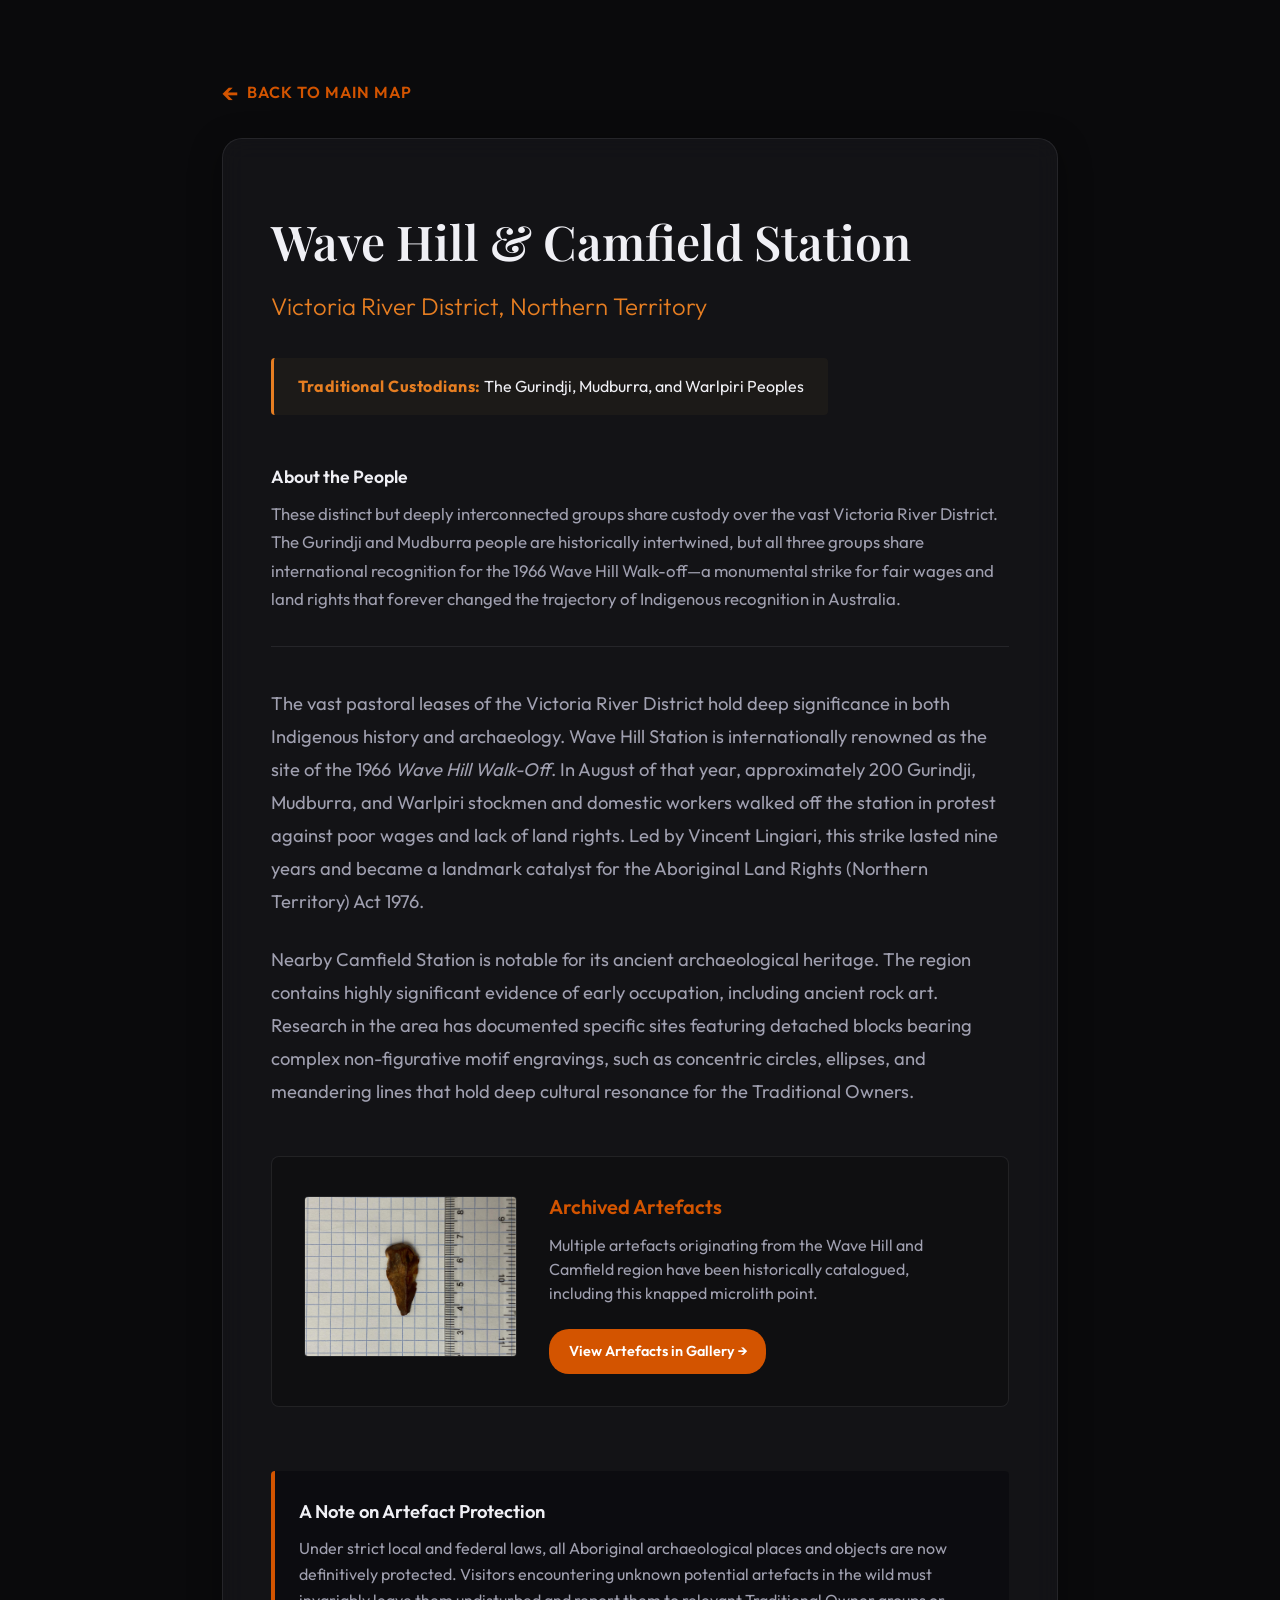
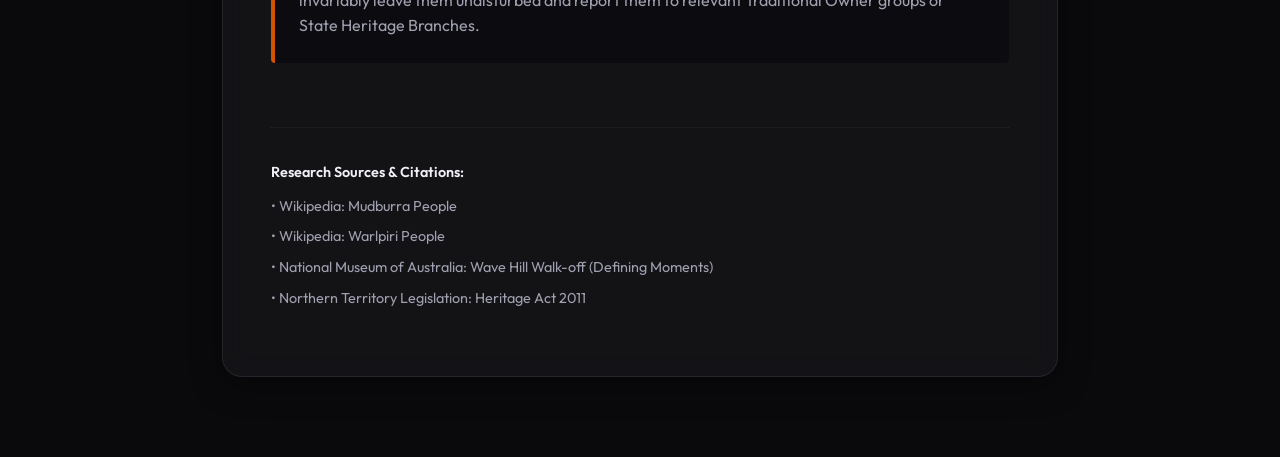
==== heritage_camfield.html @ 22905dd9 "Initialize secure heritage archive" ====
<!DOCTYPE html>
<html lang="en">
<head>
  <meta charset="UTF-8">
  <meta name="viewport" content="width=device-width, initial-scale=1.0">
  <title>Wave Hill & Camfield Heritage | Aboriginal Artifacts Collection</title>
  
  <link rel="preconnect" href="https://fonts.googleapis.com">
  <link rel="preconnect" href="https://fonts.gstatic.com" crossorigin>
  <link href="https://fonts.googleapis.com/css2?family=Outfit:wght@300;400;600;800&family=Playfair+Display:ital,wght@0,600;1,600&display=swap" rel="stylesheet">
  <link rel="stylesheet" href="styles.css">
</head>
<body>
  <main style="padding-top: 5rem; padding-bottom: 5rem;">
    <div class="container" style="max-width: 900px;">
      <a href="index.html" style="color: var(--accent-1); text-decoration: none; font-weight: 600; letter-spacing: 1px; display: inline-flex; align-items: center; margin-bottom: 2rem; transition: color 0.3s; text-transform: uppercase;">
        <span style="font-size: 1.5rem; margin-right: 0.5rem; line-height: 1;">&larr;</span> Back to Main Map
      </a>
      <div class="glass-panel" style="padding: 4rem 3rem;">
        <h1 style="font-size: 3rem; margin-bottom: 0.5rem; color: var(--text-main);">Wave Hill & Camfield Station</h1>
        <p class="subtitle" style="margin-bottom: 2rem; color: var(--accent-2);">Victoria River District, Northern Territory</p>
        
        <!-- TRADITIONAL CUSTODIAN BLOCK -->
        <div style="background: rgba(212,175,55,0.05); padding: 1rem 1.5rem; border-radius: 4px; border-left: 3px solid var(--accent-2); margin-bottom: 3rem; display: inline-block;">
          <p style="margin: 0; font-family: var(--font-sans); color: var(--text-main); font-weight: 400; font-size: 1rem;">
            <strong style="color: var(--accent-2); letter-spacing: 0.5px;">Traditional Custodians:</strong> The Gurindji, Mudburra, and Warlpiri Peoples
          </p>
        </div>
        
        <div style="margin-bottom: 2.5rem; padding-bottom: 2rem; border-bottom: 1px solid var(--glass-border);">
          <p style="font-family: var(--font-sans); color: var(--text-main); font-weight: 600; font-size: 1.1rem; margin-bottom: 0.5rem;">About the People</p>
          <p style="font-size: 1.05rem; color: var(--text-muted); line-height: 1.7; margin: 0;">
            These distinct but deeply interconnected groups share custody over the vast Victoria River District. The Gurindji and Mudburra people are historically intertwined, but all three groups share international recognition for the 1966 Wave Hill Walk-off—a monumental strike for fair wages and land rights that forever changed the trajectory of Indigenous recognition in Australia.
          </p>
        </div>
        <div style="font-size: 1.15rem; color: var(--text-muted); line-height: 1.8;">
          <p style="margin-bottom: 1.5rem;">The vast pastoral leases of the Victoria River District hold deep significance in both Indigenous history and archaeology. Wave Hill Station is internationally renowned as the site of the 1966 <em>Wave Hill Walk-Off</em>. In August of that year, approximately 200 Gurindji, Mudburra, and Warlpiri stockmen and domestic workers walked off the station in protest against poor wages and lack of land rights. Led by Vincent Lingiari, this strike lasted nine years and became a landmark catalyst for the Aboriginal Land Rights (Northern Territory) Act 1976.</p>
          <p style="margin-bottom: 3rem;">Nearby Camfield Station is notable for its ancient archaeological heritage. The region contains highly significant evidence of early occupation, including ancient rock art. Research in the area has documented specific sites featuring detached blocks bearing complex non-figurative motif engravings, such as concentric circles, ellipses, and meandering lines that hold deep cultural resonance for the Traditional Owners.</p>
          
          <!-- ARTEFACT FEATURE BLOCK -->
          <div style="margin: 3rem 0; padding: 2rem; background: rgba(0,0,0,0.2); border: 1px solid var(--glass-border); border-radius: 8px; display: flex; flex-wrap: wrap; gap: 2rem; align-items: center;">
            <div style="flex: 1 1 150px; max-width: 250px;">
              <img src="img/camfield_spear_point.jpeg" style="width: 100%; border-radius: 4px; border: 1px solid var(--glass-border);" alt="Artifact">
            </div>
            <div style="flex: 2 1 300px;">
              <h3 style="color: var(--accent-1); font-family: var(--font-sans); margin-bottom: 0.5rem; font-size: 1.25rem;">Archived Artefacts</h3>
              <p style="font-size: 1rem; line-height: 1.5; color: var(--text-muted); margin-bottom: 1.5rem;">Multiple artefacts originating from the Wave Hill and Camfield region have been historically catalogued, including this knapped microlith point.</p>
              <a href="index.html#gallery" style="display: inline-block; padding: 0.6rem 1.2rem; background: var(--accent-1); color: white; text-decoration: none; border-radius: 20px; font-weight: 600; font-size: 0.9rem; transition: background 0.3s;">View Artefacts in Gallery &rarr;</a>
            </div>
          </div>
          
          <div style="background: rgba(0,0,0,0.3); border-left: 4px solid var(--accent-1); padding: 1.5rem; margin-top: 4rem; border-radius: 4px;">
            <h4 style="color: var(--text-main); font-family: var(--font-sans); font-weight: 600; margin-bottom: 0.5rem;">A Note on Artefact Protection</h4>
            <p style="font-size: 1rem; line-height: 1.6; margin-bottom: 0;">Under strict local and federal laws, all Aboriginal archaeological places and objects are now definitively protected. Visitors encountering unknown potential artefacts in the wild must invariably leave them undisturbed and report them to relevant Traditional Owner groups or State Heritage Branches.</p>
          </div>
          <div style="margin-top: 4rem; padding-top: 2rem; border-top: 1px dotted var(--glass-border); font-size: 0.9rem;">
            <p style="color: var(--text-main); margin-bottom: 0.5rem; font-weight: 600;">Research Sources & Citations:</p>
            <ul style="list-style-type: none; padding-left: 0; display: flex; flex-direction: column; gap: 0.3rem;">
              <li>&bull; <a href="https://en.wikipedia.org/wiki/Mudburra" target="_blank" style="color: var(--text-muted); text-decoration: none; transition: color 0.3s;" onmouseover="this.style.color='var(--accent-1)'" onmouseout="this.style.color='var(--text-muted)'">Wikipedia: Mudburra People</a></li>
              <li>&bull; <a href="https://en.wikipedia.org/wiki/Warlpiri_people" target="_blank" style="color: var(--text-muted); text-decoration: none; transition: color 0.3s;" onmouseover="this.style.color='var(--accent-1)'" onmouseout="this.style.color='var(--text-muted)'">Wikipedia: Warlpiri People</a></li>
              <li>&bull; <a href="https://www.nma.gov.au/defining-moments/resources/wave-hill-walk-off" target="_blank" style="color: var(--text-muted); text-decoration: none; transition: color 0.3s;" onmouseover="this.style.color='var(--accent-1)'" onmouseout="this.style.color='var(--text-muted)'">National Museum of Australia: Wave Hill Walk-off (Defining Moments)</a></li>
              <li>&bull; <a href="https://legislation.nt.gov.au/Legislation/HERITAGE-ACT-2011" target="_blank" style="color: var(--text-muted); text-decoration: none; transition: color 0.3s;" onmouseover="this.style.color='var(--accent-1)'" onmouseout="this.style.color='var(--text-muted)'">Northern Territory Legislation: Heritage Act 2011</a></li>
            </ul>
          </div>
        </div>
      </div>
    </div>
  </main>
</body>
</html>
---- styles.css ----
:root {
  --bg-dark: #0a0a0c;
  --bg-panel: rgba(25, 25, 30, 0.6);
  --bg-panel-hover: rgba(45, 45, 55, 0.8);
  --text-main: #f0f0f5;
  --text-muted: #a0a0b0;
  --accent-1: #d35400; /* Ochre / Terracotta */
  --accent-2: #e67e22;
  --glass-border: rgba(255, 255, 255, 0.08);
  --shadow: 0 8px 32px 0 rgba(0, 0, 0, 0.37);
  --blur: blur(12px);
  --font-sans: 'Outfit', sans-serif;
  --font-serif: 'Playfair Display', serif;
}

* {
  box-sizing: border-box;
  margin: 0;
  padding: 0;
}

body {
  background-color: var(--bg-dark);
  color: var(--text-main);
  font-family: var(--font-sans);
  line-height: 1.6;
  overflow-x: hidden;
}

.container {
  max-width: 1200px;
  margin: 0 auto;
  padding: 0 2rem;
}

h1, h2, h3 {
  font-family: var(--font-serif);
  font-weight: 600;
}

/* HERO SECTION */
.hero {
  position: relative;
  height: 100vh;
  display: flex;
  align-items: center;
  justify-content: center;
  text-align: center;
  overflow: hidden;
}

.hero-bg {
  position: absolute;
  top: 0; left: 0; w: 100%; height: 100%;
  background: radial-gradient(circle at center, rgba(211,84,0,0.15) 0%, var(--bg-dark) 70%);
  z-index: 1;
}

.hero-content {
  position: relative;
  z-index: 2;
  animation: fadeIn 1.5s ease-out;
}

.hero h1 {
  font-size: 5rem;
  letter-spacing: -1px;
  margin-bottom: 0.5rem;
}

.hero h1 span {
  color: var(--accent-1);
}

.subtitle {
  font-size: 1.5rem;
  color: var(--text-muted);
  font-weight: 300;
}

.scroll-indicator {
  margin-top: 4rem;
  width: 40px;
  height: 40px;
  color: var(--accent-1);
  margin-left: auto;
  margin-right: auto;
  animation: bounce 2s infinite;
}

/* GLASS PANEL UTILITY */
.glass-panel {
  background: var(--bg-panel);
  backdrop-filter: var(--blur);
  -webkit-backdrop-filter: var(--blur);
  border: 1px solid var(--glass-border);
  border-radius: 20px;
  box-shadow: var(--shadow);
}

section {
  padding: 6rem 0;
}

section h2 {
  font-size: 3rem;
  margin-bottom: 1rem;
  text-align: center;
  color: var(--text-main);
}

.section-desc {
  text-align: center;
  color: var(--text-muted);
  font-size: 1.1rem;
  margin-bottom: 3rem;
  max-width: 600px;
  margin-left: auto;
  margin-right: auto;
}

/* MAP */
.map-container {
  height: 500px;
  width: 100%;
  overflow: hidden;
}

/* GALLERY GRID */
.grid {
  display: grid;
  grid-template-columns: repeat(auto-fill, minmax(320px, 1fr));
  gap: 2rem;
}

.card {
  cursor: pointer;
  overflow: hidden;
  transition: all 0.4s cubic-bezier(0.175, 0.885, 0.32, 1.275);
  display: flex;
  flex-direction: column;
}

.card:hover {
  transform: translateY(-10px);
  background: var(--bg-panel-hover);
  border-color: var(--accent-1);
}

.card-img {
  width: 100%;
  height: 240px;
  overflow: hidden;
}

.card-img img {
  width: 100%;
  height: 100%;
  object-fit: cover;
  transition: transform 0.6s ease;
}

.card:hover .card-img img {
  transform: scale(1.05);
}

.card-content {
  padding: 1.5rem;
}

.card-title {
  font-size: 1.5rem;
  margin-bottom: 0.5rem;
}

.card-meta {
  font-size: 0.9rem;
  color: var(--accent-2);
  margin-bottom: 1rem;
  font-weight: 600;
  text-transform: uppercase;
  letter-spacing: 1px;
}

.card-desc {
  color: var(--text-muted);
  font-size: 0.95rem;
  display: -webkit-box;
  -webkit-line-clamp: 3;
  -webkit-box-orient: vertical;
  overflow: hidden;
}

/* MODAL */
.modal {
  position: fixed;
  top: 0; left: 0; width: 100%; height: 100%;
  z-index: 1000;
  display: flex;
  align-items: center;
  justify-content: center;
  opacity: 0;
  pointer-events: none;
  transition: opacity 0.4s ease;
}

.modal.active {
  opacity: 1;
  pointer-events: all;
}

.modal-backdrop {
  position: absolute;
  top: 0; left: 0; width: 100%; height: 100%;
  background: rgba(0, 0, 0, 0.8);
  backdrop-filter: blur(5px);
}

.modal-content {
  position: relative;
  width: 90%;
  max-width: 1100px;
  height: 80vh;
  overflow: hidden;
  z-index: 1001;
  transform: translateY(20px);
  transition: transform 0.4s ease;
}

.modal-body {
  display: flex;
  flex-direction: row;
  width: 100%;
  height: 100%;
}

.modal.active .modal-content {
  transform: translateY(0);
}

.close-btn {
  position: absolute;
  top: 1rem; right: 1rem;
  background: rgba(0,0,0,0.5);
  border: none;
  color: white;
  font-size: 2rem;
  width: 40px; height: 40px;
  border-radius: 50%;
  cursor: pointer;
  z-index: 10;
  transition: background 0.3s;
}
.close-btn:hover { background: var(--accent-1); }

.modal-image-col {
  width: 50%;
  flex: 0 0 50%;
  background: #000;
  position: relative;
  display: flex;
  align-items: center;
  justify-content: center;
}

.gallery-btn {
  position: absolute;
  top: 50%;
  transform: translateY(-50%);
  background: rgba(0,0,0,0.5);
  border: none;
  color: white;
  font-size: 1.5rem;
  width: 40px; height: 40px;
  border-radius: 50%;
  cursor: pointer;
  z-index: 10;
  transition: background 0.3s;
  display: flex;
  align-items: center;
  justify-content: center;
}
.gallery-btn:hover { background: var(--accent-1); }
.prev-btn { left: 1rem; }
.next-btn { right: 1rem; }
.gallery-btn[hidden] { display: none !important; }

.modal-image-col img {
  width: 100%;
  height: 100%;
  object-fit: contain;
  max-height: 80vh;
}

.modal-text-col {
  width: 50%;
  flex: 0 0 50%;
  padding: 3rem;
  overflow-y: auto;
  height: 100%;
}

.modal-text-col h3 {
  font-size: 2.2rem;
  margin-bottom: 0.5rem;
}

.modal-meta {
  color: var(--accent-2);
  margin-bottom: 2rem;
  font-weight: 600;
  text-transform: uppercase;
  letter-spacing: 1px;
}

.modal-desc {
  font-size: 1.1rem;
  color: var(--text-muted);
  line-height: 1.8;
  margin-bottom: 2rem;
}

/* ANIMATIONS */
@keyframes fadeIn {
  from { opacity: 0; transform: translateY(30px); }
  to { opacity: 1; transform: translateY(0); }
}

@keyframes bounce {
  0%, 20%, 50%, 80%, 100% { transform: translateY(0); }
  40% { transform: translateY(-20px); }
  60% { transform: translateY(-10px); }
}

@media (max-width: 768px) {
  .hero h1 { font-size: 3rem; }
  .modal-body { flex-direction: column; }
  .modal-image-col { width: 100%; height: 30vh; flex: 0 0 auto; }
  .modal-image-col img { max-height: 30vh; }
  .modal-text-col { width: 100%; padding: 2rem; flex: 1 1 auto; }
}
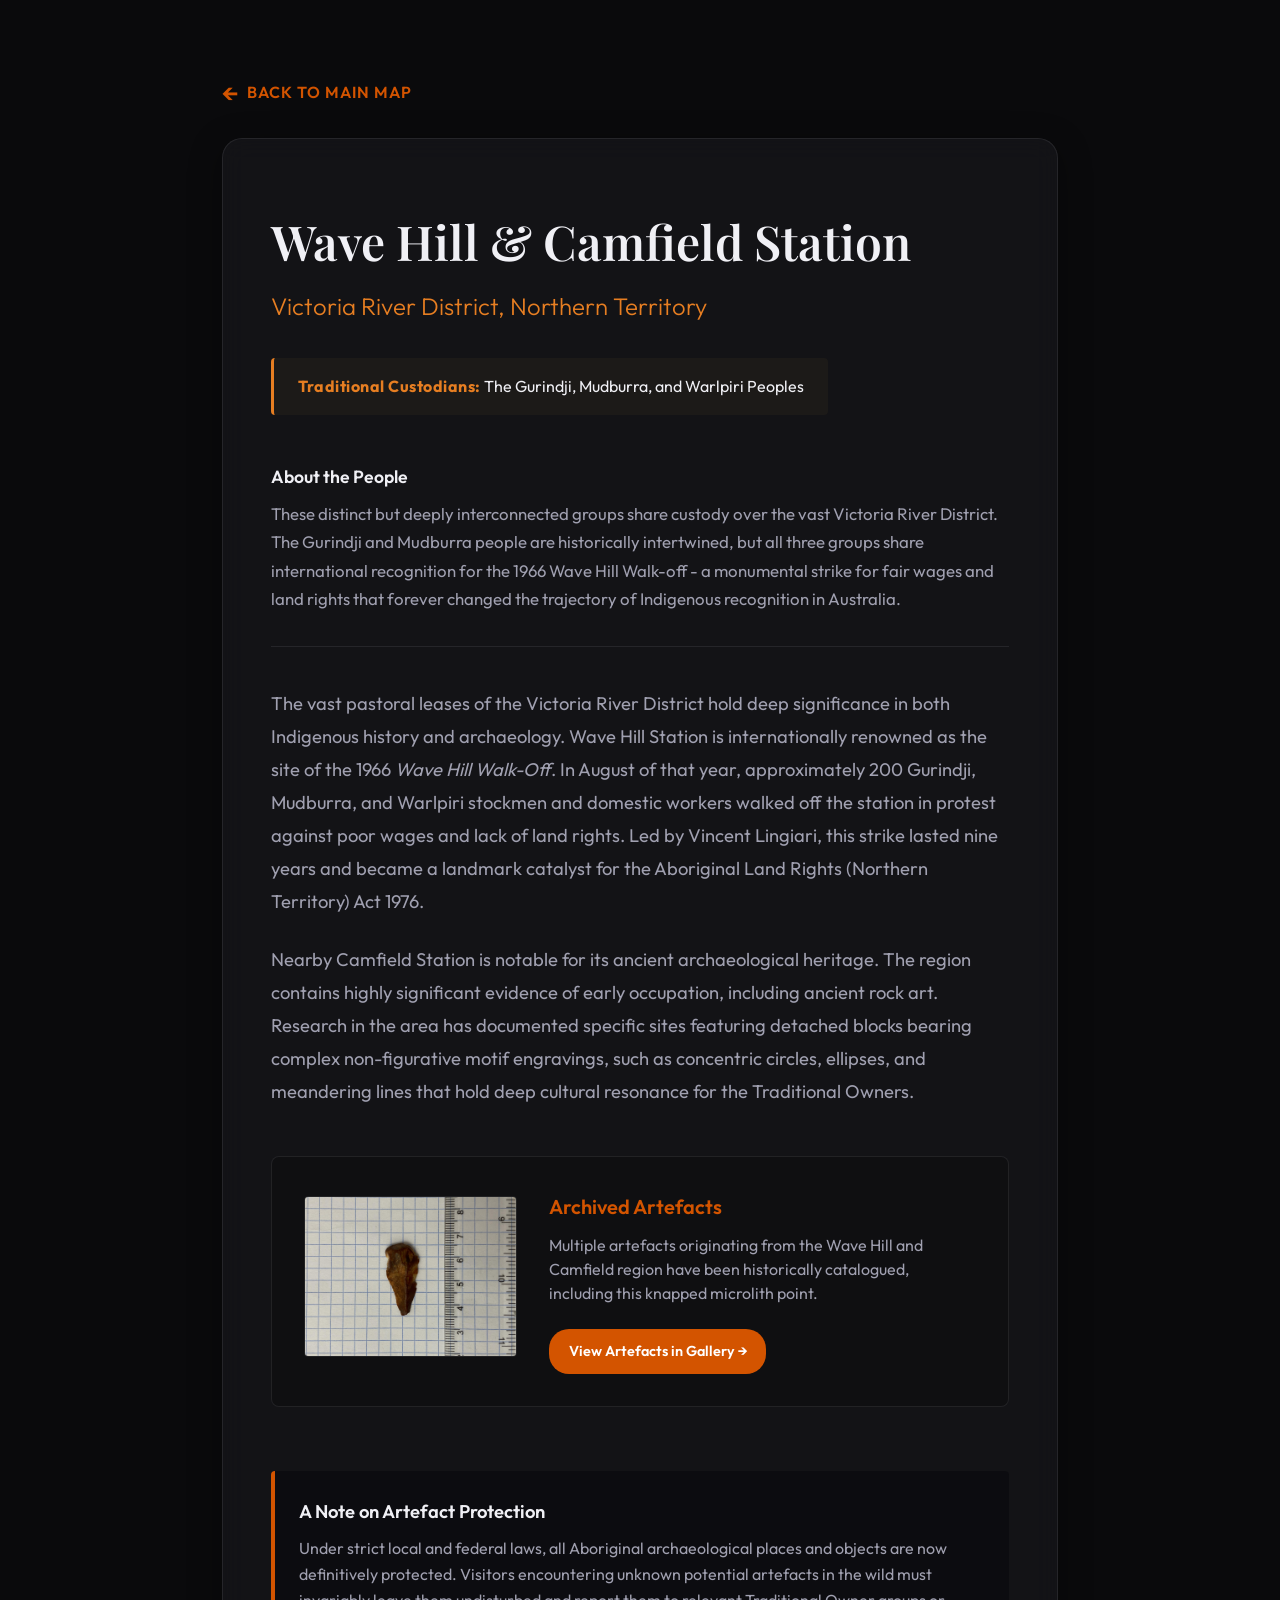
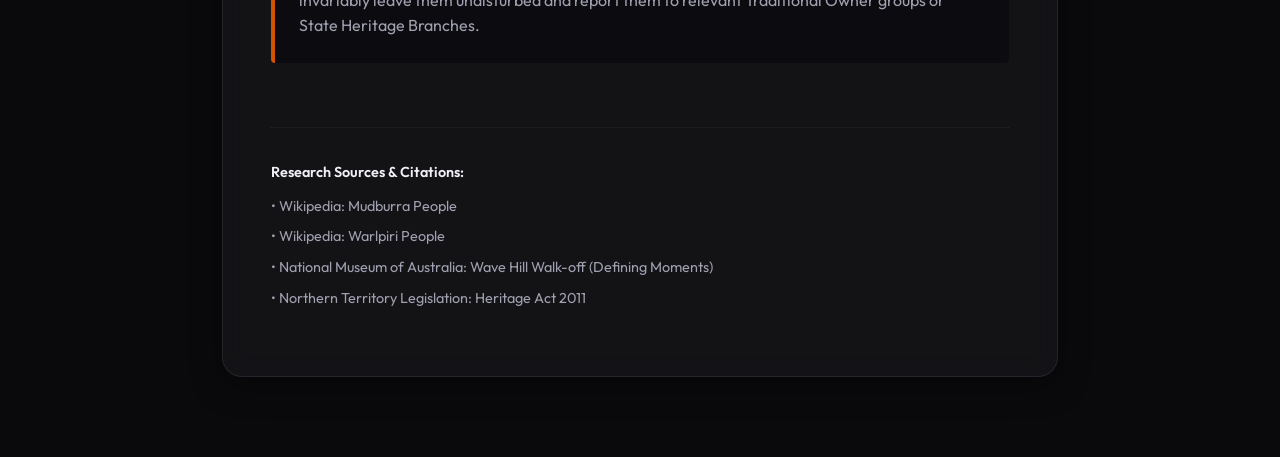
==== commit 01c927de: "Typographic standardization: replace em-dashes with spaced hyphens" ====
--- a/heritage_camfield.html
+++ b/heritage_camfield.html
@@ -30,7 +30,7 @@
         <div style="margin-bottom: 2.5rem; padding-bottom: 2rem; border-bottom: 1px solid var(--glass-border);">
           <p style="font-family: var(--font-sans); color: var(--text-main); font-weight: 600; font-size: 1.1rem; margin-bottom: 0.5rem;">About the People</p>
           <p style="font-size: 1.05rem; color: var(--text-muted); line-height: 1.7; margin: 0;">
-            These distinct but deeply interconnected groups share custody over the vast Victoria River District. The Gurindji and Mudburra people are historically intertwined, but all three groups share international recognition for the 1966 Wave Hill Walk-off—a monumental strike for fair wages and land rights that forever changed the trajectory of Indigenous recognition in Australia.
+            These distinct but deeply interconnected groups share custody over the vast Victoria River District. The Gurindji and Mudburra people are historically intertwined, but all three groups share international recognition for the 1966 Wave Hill Walk-off - a monumental strike for fair wages and land rights that forever changed the trajectory of Indigenous recognition in Australia.
           </p>
         </div>
         <div style="font-size: 1.15rem; color: var(--text-muted); line-height: 1.8;">
